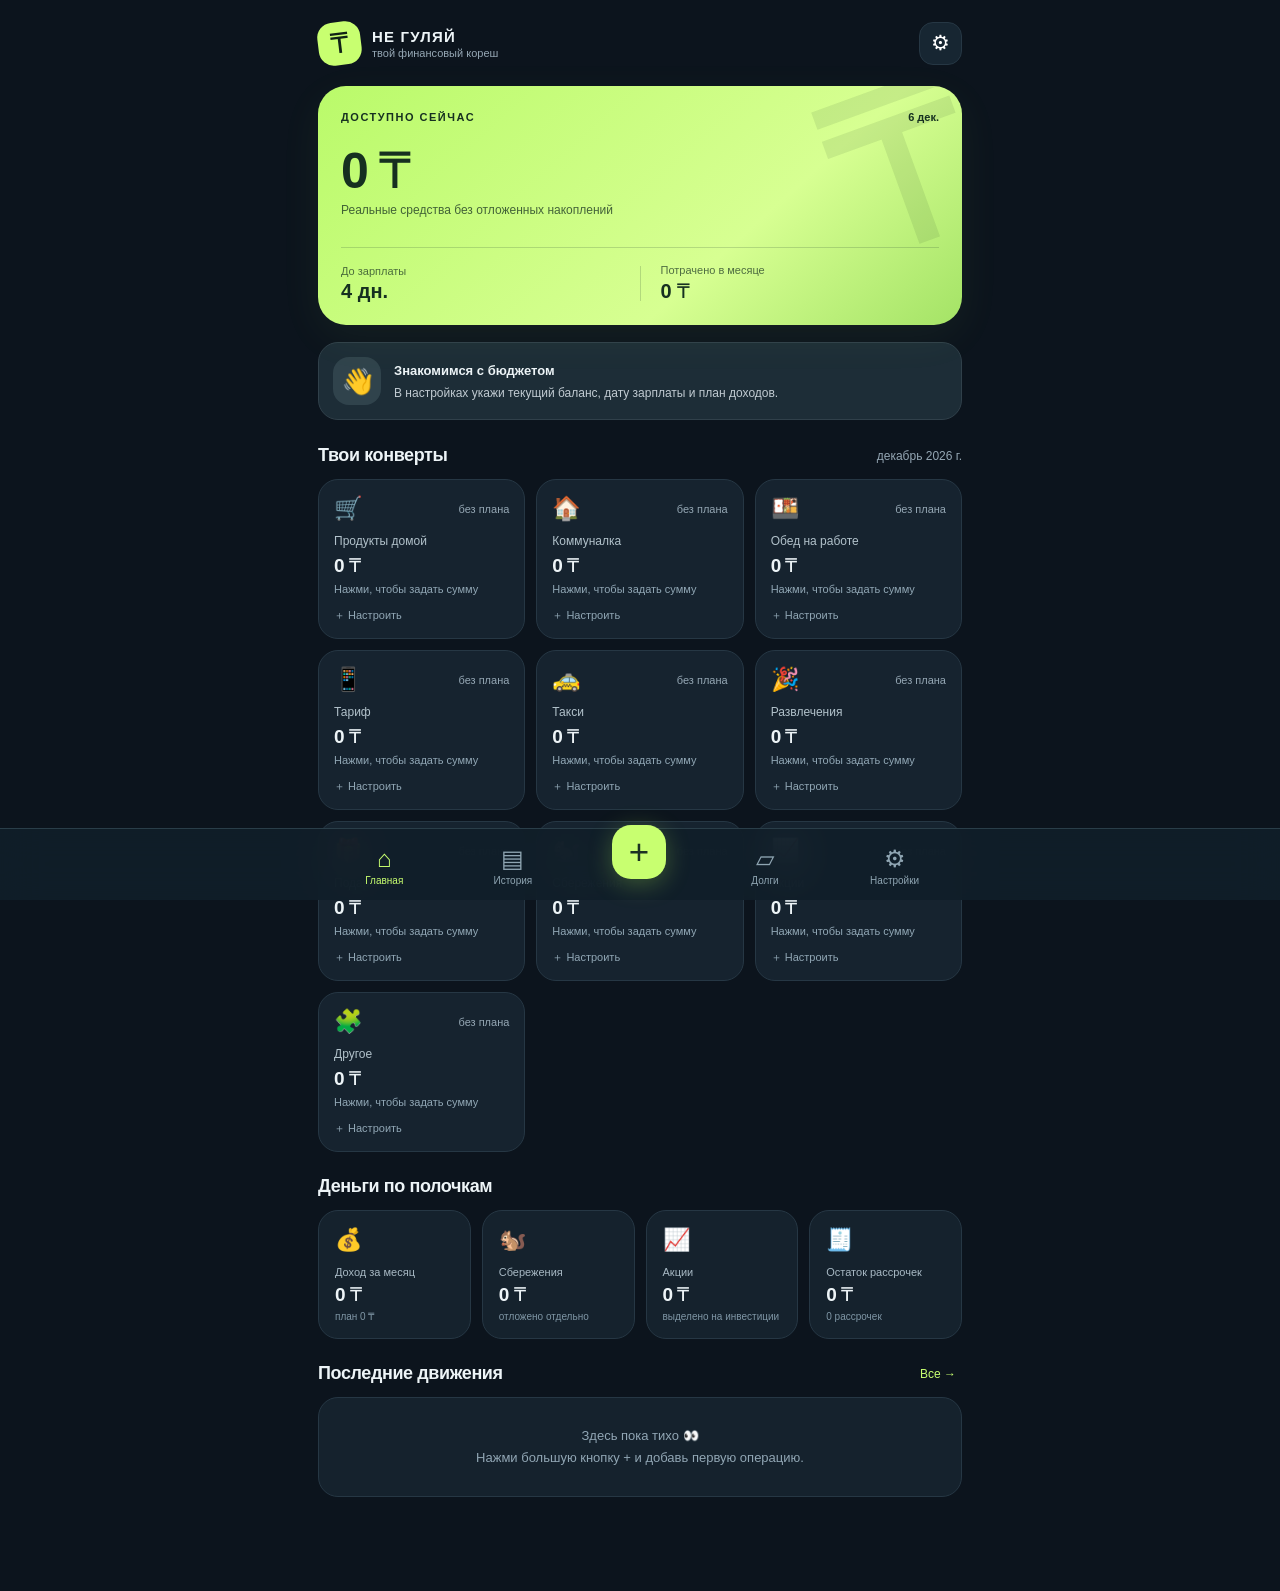
==== index.html @ 4f4217d7 "Initial upload of project" ====
<!doctype html>
<html lang="ru"><head>
<meta charset="utf-8"><meta name="viewport" content="width=device-width,initial-scale=1,viewport-fit=cover">
<meta name="theme-color" content="#101b26"><meta name="apple-mobile-web-app-capable" content="yes"><meta name="apple-mobile-web-app-status-bar-style" content="black-translucent"><meta name="apple-mobile-web-app-title" content="Не гуляй">
<meta name="description" content="Личный бюджет с характером: расходы, лимиты, накопления и зарплата.">
<link rel="manifest" href="./manifest.webmanifest"><link rel="icon" href="./icons/icon-192.png"><link rel="apple-touch-icon" href="./icons/icon-192.png">
<title>Не гуляй — личный бюджет</title><link rel="stylesheet" href="./style.css"></head>
<body><div id="app">
<header class="topbar"><div class="brand"><span class="brand-mark">₸</span><div><strong>НЕ ГУЛЯЙ</strong><small>твой финансовый кореш</small></div></div><button id="settingsBtn" class="icon-btn" aria-label="Настройки">⚙</button></header>
<main class="wrap">
<section class="hero"><div class="hero-caption">ДОСТУПНО СЕЙЧАС <span id="todayLabel"></span></div><div class="balance"><span id="balanceValue">0 ₸</span></div><div class="hero-sub" id="balanceHint">Сначала укажи стартовый баланс</div><div class="hero-bottom"><div><small>До зарплаты</small><strong id="daysValue">— дней</strong></div><div class="hero-line"></div><div><small>Потрачено в месяце</small><strong id="spentValue">0 ₸</strong></div></div></section>
<section class="mood"><span class="mood-avatar" id="moodEmoji">😎</span><div><strong id="moodTitle">Считаем денежки</strong><p id="moodText">Заноси покупки — я скажу, когда пора притормозить.</p></div></section>
<div class="section-heading"><h2>Твои конверты</h2><span id="periodLabel"></span></div>
<section id="categoryGrid" class="category-grid"></section>
<div class="section-heading"><h2>Деньги по полочкам</h2></div>
<section class="mini-grid"><article class="mini-card"><span>💰</span><small>Доход за месяц</small><strong id="incomeValue">0 ₸</strong><em id="incomePlan">план 0 ₸</em></article><article class="mini-card"><span>🐿️</span><small>Сбережения</small><strong id="savingsValue">0 ₸</strong><em>отложено отдельно</em></article><article class="mini-card"><span>📈</span><small>Акции</small><strong id="stocksValue">0 ₸</strong><em>выделено на инвестиции</em></article><article class="mini-card"><span>🧾</span><small>Остаток рассрочек</small><strong id="debtValue">0 ₸</strong><em id="debtCount">нет рассрочек</em></article></section>
<div class="section-heading"><h2>Последние движения</h2><button id="allTransactions" class="link-btn">Все →</button></div><section class="transactions" id="txList"></section>
</main>
<nav class="bottom-nav" aria-label="Навигация"><button data-tab="home" class="active">⌂<span>Главная</span></button><button data-tab="history">▤<span>История</span></button><button id="addBtn" class="add-fab" aria-label="Добавить операцию">+</button><button data-tab="debts">▱<span>Долги</span></button><button data-tab="settings">⚙<span>Настройки</span></button></nav>
<div id="modal" class="modal hidden" role="dialog" aria-modal="true" aria-labelledby="modalTitle"><div class="modal-backdrop" data-close="1"></div><div class="modal-sheet"><div class="sheet-handle"></div><div class="sheet-head"><h2 id="modalTitle">Добавить</h2><button class="x-btn" data-close="1" aria-label="Закрыть">×</button></div><div id="modalContent"></div></div></div>
<div id="toast" class="toast" role="status" aria-live="polite"></div></div><script src="./app.js" defer></script></body></html>
---- style.css ----
:root{font-family:-apple-system,BlinkMacSystemFont,"Segoe UI",sans-serif;color:#edf4f7;background:#0c141d;font-synthesis:none;--muted:#95a7b4;--card:#16232f;--stroke:#263744;--lime:#c8ff70}*{box-sizing:border-box}body{margin:0;padding:env(safe-area-inset-top) 0 calc(94px + env(safe-area-inset-bottom));min-height:100vh}button,input,select,textarea{font:inherit}button{cursor:pointer}button:focus-visible,input:focus-visible,select:focus-visible{outline:2px solid var(--lime);outline-offset:2px}.wrap,.topbar{max-width:680px;margin:0 auto;padding-left:18px;padding-right:18px}.topbar{height:86px;display:flex;align-items:center;justify-content:space-between}.brand{display:flex;align-items:center;gap:11px}.brand-mark{width:43px;height:43px;border-radius:15px;display:grid;place-items:center;background:var(--lime);color:#102216;font-size:28px;font-weight:900;transform:rotate(-7deg)}.brand strong{display:block;letter-spacing:1.2px;font-size:15px}.brand small{display:block;color:var(--muted);font-size:11px;margin-top:2px}.icon-btn{background:#172632;color:white;border:1px solid var(--stroke);border-radius:14px;width:43px;height:43px;font-size:21px}.hero{background:linear-gradient(138deg,#bafa6a 0%,#d7ff92 65%,#a4e366 100%);border-radius:28px;color:#163020;padding:25px 23px 22px;position:relative;overflow:hidden;box-shadow:0 12px 44px #a7f4660f}.hero:after{content:'₸';position:absolute;font-size:220px;right:-12px;top:-45px;font-weight:900;opacity:.09;transform:rotate(-20deg)}.hero-caption{font-size:11px;letter-spacing:1.5px;font-weight:800;display:flex;justify-content:space-between;position:relative;z-index:1}.hero-caption span{letter-spacing:0;font-weight:600}.balance{font-size:clamp(32px,8vw,50px);font-weight:850;letter-spacing:-2px;margin:19px 0 0;position:relative;z-index:1;overflow-wrap:anywhere}.hero-sub{font-size:12px;opacity:.75;margin-top:3px;position:relative;z-index:1}.hero-bottom{border-top:1px solid #1e3b2b30;margin-top:30px;padding-top:16px;display:flex;align-items:center;position:relative;z-index:1;gap:20px}.hero-bottom>div:not(.hero-line){flex:1}.hero-bottom small{display:block;font-size:11px;opacity:.7}.hero-bottom strong{display:block;font-size:20px;margin-top:3px}.hero-line{height:35px;width:1px;background:#1e3b2b30}.mood{display:flex;gap:13px;align-items:center;background:#1d2d37;border:1px solid #30404a;border-radius:20px;margin:17px 0 25px;padding:14px}.mood-avatar{height:48px;min-width:48px;border-radius:16px;background:#30434c;display:grid;place-items:center;font-size:25px}.mood strong{font-size:13px}.mood p{font-size:12px;line-height:1.5;color:#c1cbd2;margin:5px 0 0}.section-heading{display:flex;justify-content:space-between;align-items:center;margin:24px 0 13px}.section-heading h2{font-size:18px;letter-spacing:-.4px;margin:0}.section-heading>span{font-size:12px;color:var(--muted)}.category-grid{display:grid;grid-template-columns:repeat(2,minmax(0,1fr));gap:11px}.category{background:var(--card);border:1px solid var(--stroke);border-radius:20px;padding:15px;text-align:left;color:inherit;min-width:0}.category-top{display:flex;justify-content:space-between;align-items:center}.category-icon{font-size:23px}.category-pct{font-size:11px;color:var(--muted)}.category-name{font-size:12px;color:#b2c2cb;margin-top:12px;min-height:16px}.category-value{font-weight:800;font-size:19px;letter-spacing:-.6px;margin-top:4px;overflow-wrap:anywhere}.category-info{font-size:11px;color:#91a7b5;margin-top:6px}.progress{width:100%;height:6px;background:#32434b;border-radius:99px;overflow:hidden;margin-top:13px}.progress-fill{height:100%;background:var(--lime);border-radius:99px}.progress-fill.over{background:#fc8c72}.empty-limit{margin-top:13px;font-size:11px;color:#91a7b5}.mini-grid{display:grid;grid-template-columns:repeat(2,minmax(0,1fr));gap:11px}.mini-card{display:flex;flex-direction:column;background:#15222d;border:1px solid var(--stroke);border-radius:20px;padding:16px;min-width:0}.mini-card>span{font-size:22px;margin-bottom:13px}.mini-card small{font-size:11px;color:#a8b9c4}.mini-card strong{font-size:19px;margin:5px 0;letter-spacing:-.5px;overflow-wrap:anywhere}.mini-card em{font-style:normal;font-size:10px;color:#7f96a5}.transactions{background:#15222d;border:1px solid var(--stroke);border-radius:20px;overflow:hidden}.tx{padding:14px 15px;display:flex;align-items:center;gap:11px;border-bottom:1px solid #263542}.tx:last-child{border-bottom:none}.tx-icon{display:grid;place-items:center;width:41px;height:41px;background:#253541;border-radius:13px;font-size:19px;flex-shrink:0}.tx-main{flex:1;min-width:0}.tx-main strong{display:block;font-size:13px;overflow:hidden;text-overflow:ellipsis;white-space:nowrap}.tx-main small{display:block;color:var(--muted);font-size:11px;margin-top:4px}.tx-amount{font-size:13px;font-weight:750;white-space:nowrap}.positive{color:var(--lime)}.negative{color:#ffb5a3}.empty{padding:27px 20px;text-align:center;color:#91a6b4;font-size:13px;line-height:1.7}.link-btn{background:none;border:none;color:var(--lime);font-size:12px}.bottom-nav{position:fixed;bottom:0;left:0;right:0;z-index:10;height:calc(72px + env(safe-area-inset-bottom));padding:9px max(12px,calc((100vw - 640px)/2)) calc(8px + env(safe-area-inset-bottom));background:#111f29ee;backdrop-filter:blur(20px);border-top:1px solid #2a3e49;display:flex;justify-content:space-around;align-items:center}.bottom-nav button{border:0;background:none;color:#8fa5b2;min-width:59px;font-size:24px;display:flex;align-items:center;flex-direction:column;gap:2px}.bottom-nav button span{font-size:10px}.bottom-nav button.active{color:var(--lime)}.bottom-nav .add-fab{background:var(--lime);color:#1b3223;border-radius:19px;width:54px;height:54px;min-width:54px;display:grid;place-items:center;font-size:35px;font-weight:500;transform:translateY(-13px);box-shadow:0 5px 25px #b8fd5444}.modal{position:fixed;z-index:100;inset:0;display:flex;align-items:flex-end;justify-content:center}.hidden{display:none!important}.modal-backdrop{position:absolute;inset:0;background:#000a}.modal-sheet{position:relative;background:#15242e;border:1px solid #3b4b55;border-radius:27px 27px 0 0;width:min(100%,680px);max-height:91dvh;overflow-y:auto;padding:10px 20px calc(26px + env(safe-area-inset-bottom))}.sheet-handle{background:#546571;width:42px;height:5px;border-radius:5px;margin:0 auto 18px}.sheet-head{display:flex;justify-content:space-between;align-items:center;margin-bottom:16px}.sheet-head h2{margin:0;font-size:20px}.x-btn{border:0;background:#293943;color:#dfe9ed;width:32px;height:32px;border-radius:50%;font-size:22px}.form{display:flex;flex-direction:column;gap:14px}.field{display:flex;flex-direction:column;gap:7px}.field label{font-size:12px;color:#b7c6cf;font-weight:600}.field input,.field select,.field textarea{width:100%;background:#0f1b24;color:#fff;border:1px solid #40505b;border-radius:13px;padding:13px;min-height:47px;outline:none}.field textarea{resize:vertical}.field input:focus,.field select:focus{border-color:var(--lime)}.btn{border:0;border-radius:14px;padding:14px 16px;font-weight:800;background:var(--lime);color:#173020}.btn.secondary{background:#293b47;color:#e4eff5}.btn.danger{background:#60342f;color:#ffd0c8}.btn-row{display:flex;gap:9px}.btn-row>*{flex:1}.hint{font-size:12px;color:#92aab7;line-height:1.6;margin:0}.segment{display:flex;gap:5px;background:#0d1a23;border-radius:14px;padding:5px}.segment button{border:0;flex:1;background:none;color:#a0b2be;padding:10px 4px;border-radius:11px;font-size:12px}.segment button.active{background:#33464e;color:var(--lime);font-weight:750}.panel{background:#1e303b;border:1px solid #344651;border-radius:16px;padding:14px;margin-bottom:12px}.panel-title{font-size:14px;font-weight:800;margin-bottom:10px}.panel-grid{display:grid;grid-template-columns:1fr 1fr;gap:10px}.detail-row{display:flex;justify-content:space-between;gap:8px;margin:8px 0;font-size:13px}.detail-row span{color:#abc0cc}.detail-row strong{text-align:right}.notice{border-left:3px solid var(--lime);padding:11px 14px;background:#1b3135;color:#bbd0d6;font-size:12px;line-height:1.55;border-radius:8px}.stack{display:flex;flex-direction:column;gap:10px}.history-row{display:flex;align-items:center;justify-content:space-between;gap:10px;padding:11px;background:#1b2e39;border-radius:14px}.history-row>div{min-width:0}.history-row small{display:block;color:#8ea6b6;margin-top:3px}.text-btn{border:0;background:none;color:#ffaca0;font-size:12px;padding:5px}.toast{position:fixed;z-index:150;left:50%;bottom:calc(85px + env(safe-area-inset-bottom));transform:translateX(-50%);max-width:calc(100% - 28px);background:#d1fb9a;color:#172b1d;border-radius:14px;padding:13px 17px;font-weight:700;font-size:13px;box-shadow:0 12px 40px #0006;opacity:0;pointer-events:none;transition:opacity .2s}.toast.show{opacity:1}@media(min-width:620px){.category-grid{grid-template-columns:repeat(3,minmax(0,1fr))}.mini-grid{grid-template-columns:repeat(4,minmax(0,1fr))}}@media(max-width:360px){.category-value{font-size:16px}.hero{padding:20px 17px}.section-heading h2{font-size:17px}}
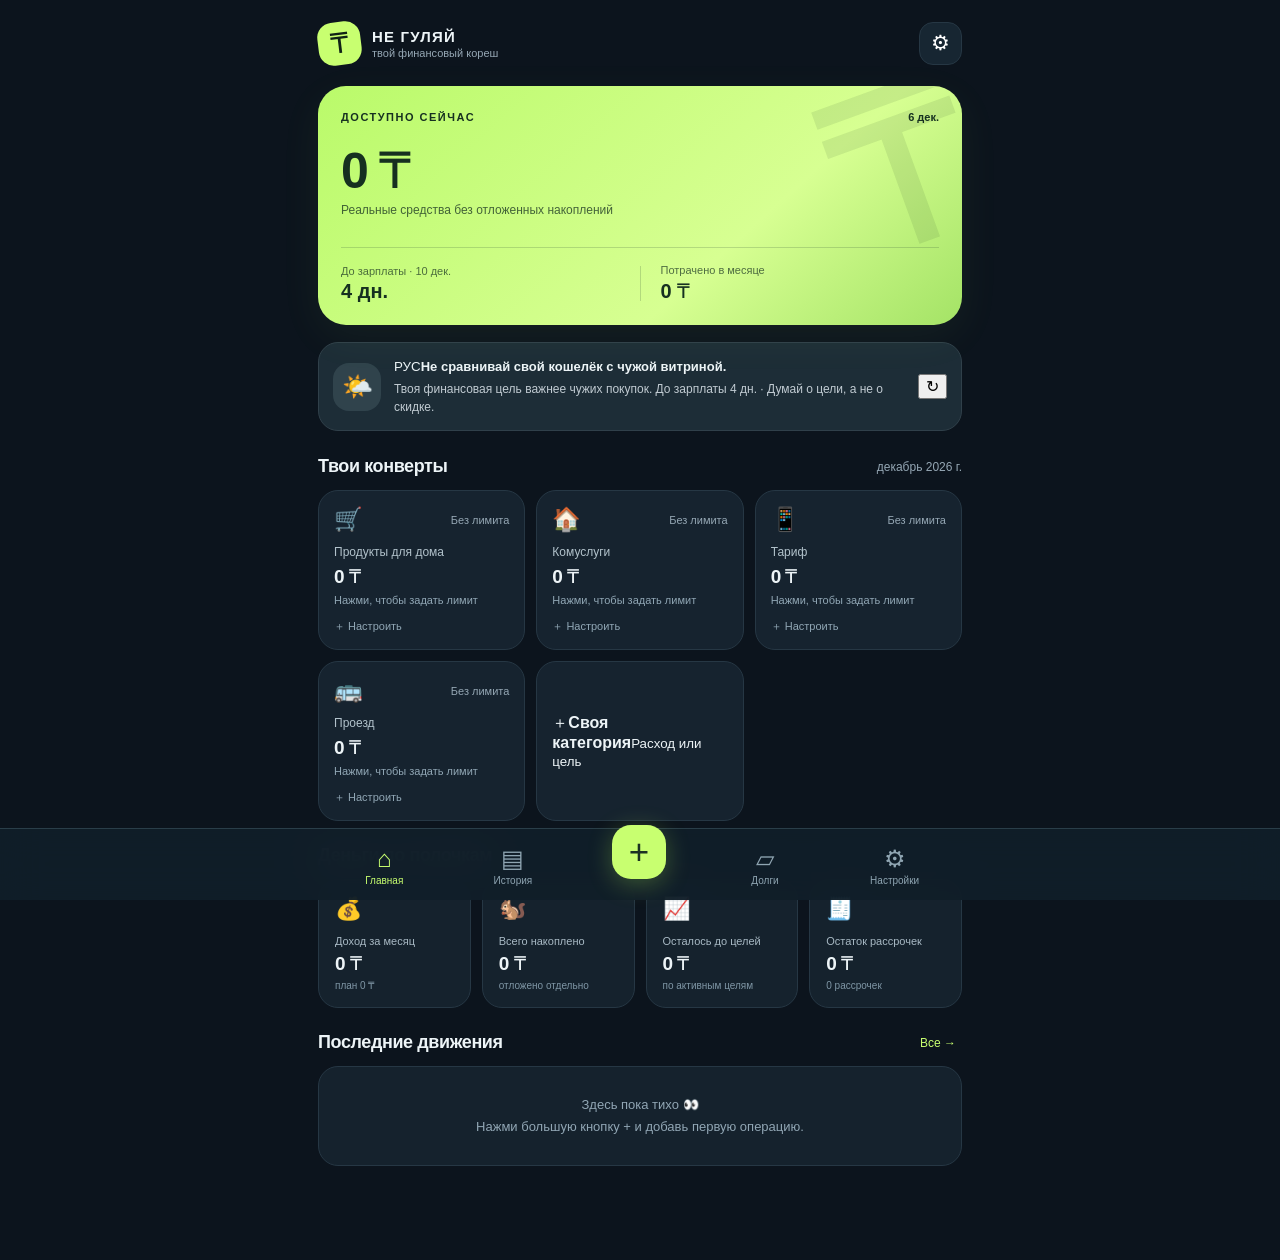
==== commit f6e6078d: "Refresh index.html for customizable budget PWA v3" ====
--- a/index.html
+++ b/index.html
@@ -8,12 +8,12 @@
 <body><div id="app">
 <header class="topbar"><div class="brand"><span class="brand-mark">₸</span><div><strong>НЕ ГУЛЯЙ</strong><small>твой финансовый кореш</small></div></div><button id="settingsBtn" class="icon-btn" aria-label="Настройки">⚙</button></header>
 <main class="wrap">
-<section class="hero"><div class="hero-caption">ДОСТУПНО СЕЙЧАС <span id="todayLabel"></span></div><div class="balance"><span id="balanceValue">0 ₸</span></div><div class="hero-sub" id="balanceHint">Сначала укажи стартовый баланс</div><div class="hero-bottom"><div><small>До зарплаты</small><strong id="daysValue">— дней</strong></div><div class="hero-line"></div><div><small>Потрачено в месяце</small><strong id="spentValue">0 ₸</strong></div></div></section>
-<section class="mood"><span class="mood-avatar" id="moodEmoji">😎</span><div><strong id="moodTitle">Считаем денежки</strong><p id="moodText">Заноси покупки — я скажу, когда пора притормозить.</p></div></section>
+<section class="hero"><div class="hero-caption">ДОСТУПНО СЕЙЧАС <span id="todayLabel"></span></div><div class="balance"><span id="balanceValue">0 ₸</span></div><div class="hero-sub" id="balanceHint">Сначала укажи стартовый баланс</div><div class="hero-bottom"><div><small>До зарплаты · <span id="paydayDateLabel"></span></small><strong id="daysValue">— дней</strong></div><div class="hero-line"></div><div><small>Потрачено в месяце</small><strong id="spentValue">0 ₸</strong></div></div></section>
+<section class="mood"><span class="mood-avatar" id="moodEmoji">🌱</span><div class="mood-content"><small class="quote-lang" id="quoteLang">ҚАЗ</small><strong id="moodTitle">Бережливость — это свобода выбора.</strong><p id="moodText">Каждый день — новая мысль о деньгах.</p></div><button type="button" id="quoteNextBtn" class="quote-next" aria-label="Другая мысль">↻</button></section>
 <div class="section-heading"><h2>Твои конверты</h2><span id="periodLabel"></span></div>
 <section id="categoryGrid" class="category-grid"></section>
 <div class="section-heading"><h2>Деньги по полочкам</h2></div>
-<section class="mini-grid"><article class="mini-card"><span>💰</span><small>Доход за месяц</small><strong id="incomeValue">0 ₸</strong><em id="incomePlan">план 0 ₸</em></article><article class="mini-card"><span>🐿️</span><small>Сбережения</small><strong id="savingsValue">0 ₸</strong><em>отложено отдельно</em></article><article class="mini-card"><span>📈</span><small>Акции</small><strong id="stocksValue">0 ₸</strong><em>выделено на инвестиции</em></article><article class="mini-card"><span>🧾</span><small>Остаток рассрочек</small><strong id="debtValue">0 ₸</strong><em id="debtCount">нет рассрочек</em></article></section>
+<section class="mini-grid"><article class="mini-card"><span>💰</span><small>Доход за месяц</small><strong id="incomeValue">0 ₸</strong><em id="incomePlan">план 0 ₸</em></article><article class="mini-card"><span>🐿️</span><small>Всего накоплено</small><strong id="savingsValue">0 ₸</strong><em>отложено отдельно</em></article><article class="mini-card"><span>📈</span><small>Осталось до целей</small><strong id="stocksValue">0 ₸</strong><em>по активным целям</em></article><article class="mini-card"><span>🧾</span><small>Остаток рассрочек</small><strong id="debtValue">0 ₸</strong><em id="debtCount">нет рассрочек</em></article></section>
 <div class="section-heading"><h2>Последние движения</h2><button id="allTransactions" class="link-btn">Все →</button></div><section class="transactions" id="txList"></section>
 </main>
 <nav class="bottom-nav" aria-label="Навигация"><button data-tab="home" class="active">⌂<span>Главная</span></button><button data-tab="history">▤<span>История</span></button><button id="addBtn" class="add-fab" aria-label="Добавить операцию">+</button><button data-tab="debts">▱<span>Долги</span></button><button data-tab="settings">⚙<span>Настройки</span></button></nav>
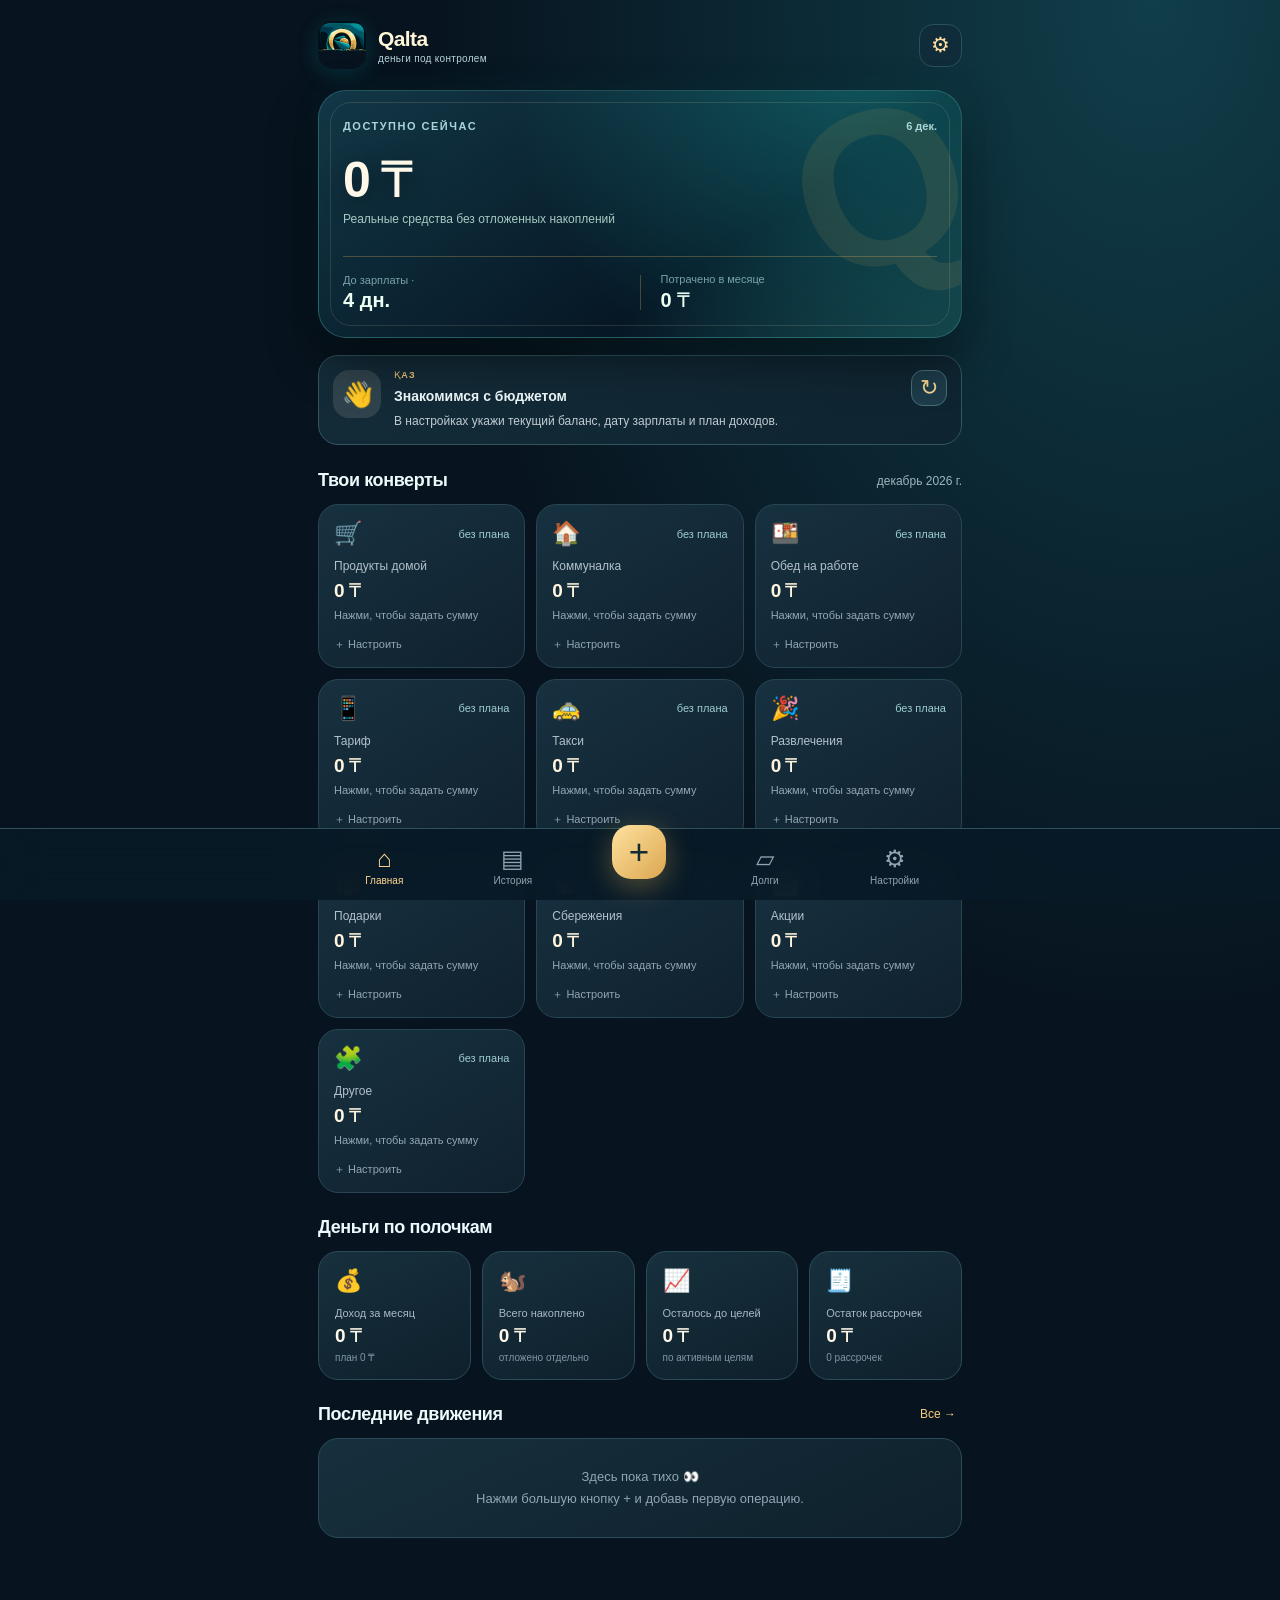
==== commit 0c0823a9: "Rebrand budget PWA as Qalta with premium teal and gold theme" ====
--- a/index.html
+++ b/index.html
@@ -1,12 +1,12 @@
 <!doctype html>
 <html lang="ru"><head>
 <meta charset="utf-8"><meta name="viewport" content="width=device-width,initial-scale=1,viewport-fit=cover">
-<meta name="theme-color" content="#101b26"><meta name="apple-mobile-web-app-capable" content="yes"><meta name="apple-mobile-web-app-status-bar-style" content="black-translucent"><meta name="apple-mobile-web-app-title" content="Не гуляй">
-<meta name="description" content="Личный бюджет с характером: расходы, лимиты, накопления и зарплата.">
-<link rel="manifest" href="./manifest.webmanifest"><link rel="icon" href="./icons/icon-192.png"><link rel="apple-touch-icon" href="./icons/icon-192.png">
-<title>Не гуляй — личный бюджет</title><link rel="stylesheet" href="./style.css"></head>
+<meta name="theme-color" content="#071b27"><meta name="apple-mobile-web-app-capable" content="yes"><meta name="apple-mobile-web-app-status-bar-style" content="black-translucent"><meta name="apple-mobile-web-app-title" content="Qalta">
+<meta name="description" content="Qalta — личные финансы, расходы, накопления и цели.">
+<link rel="manifest" href="./manifest.webmanifest"><link rel="icon" href="./icons/icon-192.png?v=4"><link rel="apple-touch-icon" href="./icons/icon-192.png">
+<title>Qalta — твои деньги, твои правила</title><link rel="stylesheet" href="./style.css"></head>
 <body><div id="app">
-<header class="topbar"><div class="brand"><span class="brand-mark">₸</span><div><strong>НЕ ГУЛЯЙ</strong><small>твой финансовый кореш</small></div></div><button id="settingsBtn" class="icon-btn" aria-label="Настройки">⚙</button></header>
+<header class="topbar"><div class="brand"><span class="brand-mark"><img src="./icons/icon-192.png" alt="" width="44" height="44"></span><div><strong>Qalta</strong><small>деньги под контролем</small></div></div><button id="settingsBtn" class="icon-btn" aria-label="Настройки">⚙</button></header>
 <main class="wrap">
 <section class="hero"><div class="hero-caption">ДОСТУПНО СЕЙЧАС <span id="todayLabel"></span></div><div class="balance"><span id="balanceValue">0 ₸</span></div><div class="hero-sub" id="balanceHint">Сначала укажи стартовый баланс</div><div class="hero-bottom"><div><small>До зарплаты · <span id="paydayDateLabel"></span></small><strong id="daysValue">— дней</strong></div><div class="hero-line"></div><div><small>Потрачено в месяце</small><strong id="spentValue">0 ₸</strong></div></div></section>
 <section class="mood"><span class="mood-avatar" id="moodEmoji">🌱</span><div class="mood-content"><small class="quote-lang" id="quoteLang">ҚАЗ</small><strong id="moodTitle">Бережливость — это свобода выбора.</strong><p id="moodText">Каждый день — новая мысль о деньгах.</p></div><button type="button" id="quoteNextBtn" class="quote-next" aria-label="Другая мысль">↻</button></section>
--- a/style.css
+++ b/style.css
@@ -1 +1,46 @@
 :root{font-family:-apple-system,BlinkMacSystemFont,"Segoe UI",sans-serif;color:#edf4f7;background:#0c141d;font-synthesis:none;--muted:#95a7b4;--card:#16232f;--stroke:#263744;--lime:#c8ff70}*{box-sizing:border-box}body{margin:0;padding:env(safe-area-inset-top) 0 calc(94px + env(safe-area-inset-bottom));min-height:100vh}button,input,select,textarea{font:inherit}button{cursor:pointer}button:focus-visible,input:focus-visible,select:focus-visible{outline:2px solid var(--lime);outline-offset:2px}.wrap,.topbar{max-width:680px;margin:0 auto;padding-left:18px;padding-right:18px}.topbar{height:86px;display:flex;align-items:center;justify-content:space-between}.brand{display:flex;align-items:center;gap:11px}.brand-mark{width:43px;height:43px;border-radius:15px;display:grid;place-items:center;background:var(--lime);color:#102216;font-size:28px;font-weight:900;transform:rotate(-7deg)}.brand strong{display:block;letter-spacing:1.2px;font-size:15px}.brand small{display:block;color:var(--muted);font-size:11px;margin-top:2px}.icon-btn{background:#172632;color:white;border:1px solid var(--stroke);border-radius:14px;width:43px;height:43px;font-size:21px}.hero{background:linear-gradient(138deg,#bafa6a 0%,#d7ff92 65%,#a4e366 100%);border-radius:28px;color:#163020;padding:25px 23px 22px;position:relative;overflow:hidden;box-shadow:0 12px 44px #a7f4660f}.hero:after{content:'₸';position:absolute;font-size:220px;right:-12px;top:-45px;font-weight:900;opacity:.09;transform:rotate(-20deg)}.hero-caption{font-size:11px;letter-spacing:1.5px;font-weight:800;display:flex;justify-content:space-between;position:relative;z-index:1}.hero-caption span{letter-spacing:0;font-weight:600}.balance{font-size:clamp(32px,8vw,50px);font-weight:850;letter-spacing:-2px;margin:19px 0 0;position:relative;z-index:1;overflow-wrap:anywhere}.hero-sub{font-size:12px;opacity:.75;margin-top:3px;position:relative;z-index:1}.hero-bottom{border-top:1px solid #1e3b2b30;margin-top:30px;padding-top:16px;display:flex;align-items:center;position:relative;z-index:1;gap:20px}.hero-bottom>div:not(.hero-line){flex:1}.hero-bottom small{display:block;font-size:11px;opacity:.7}.hero-bottom strong{display:block;font-size:20px;margin-top:3px}.hero-line{height:35px;width:1px;background:#1e3b2b30}.mood{display:flex;gap:13px;align-items:center;background:#1d2d37;border:1px solid #30404a;border-radius:20px;margin:17px 0 25px;padding:14px}.mood-avatar{height:48px;min-width:48px;border-radius:16px;background:#30434c;display:grid;place-items:center;font-size:25px}.mood strong{font-size:13px}.mood p{font-size:12px;line-height:1.5;color:#c1cbd2;margin:5px 0 0}.section-heading{display:flex;justify-content:space-between;align-items:center;margin:24px 0 13px}.section-heading h2{font-size:18px;letter-spacing:-.4px;margin:0}.section-heading>span{font-size:12px;color:var(--muted)}.category-grid{display:grid;grid-template-columns:repeat(2,minmax(0,1fr));gap:11px}.category{background:var(--card);border:1px solid var(--stroke);border-radius:20px;padding:15px;text-align:left;color:inherit;min-width:0}.category-top{display:flex;justify-content:space-between;align-items:center}.category-icon{font-size:23px}.category-pct{font-size:11px;color:var(--muted)}.category-name{font-size:12px;color:#b2c2cb;margin-top:12px;min-height:16px}.category-value{font-weight:800;font-size:19px;letter-spacing:-.6px;margin-top:4px;overflow-wrap:anywhere}.category-info{font-size:11px;color:#91a7b5;margin-top:6px}.progress{width:100%;height:6px;background:#32434b;border-radius:99px;overflow:hidden;margin-top:13px}.progress-fill{height:100%;background:var(--lime);border-radius:99px}.progress-fill.over{background:#fc8c72}.empty-limit{margin-top:13px;font-size:11px;color:#91a7b5}.mini-grid{display:grid;grid-template-columns:repeat(2,minmax(0,1fr));gap:11px}.mini-card{display:flex;flex-direction:column;background:#15222d;border:1px solid var(--stroke);border-radius:20px;padding:16px;min-width:0}.mini-card>span{font-size:22px;margin-bottom:13px}.mini-card small{font-size:11px;color:#a8b9c4}.mini-card strong{font-size:19px;margin:5px 0;letter-spacing:-.5px;overflow-wrap:anywhere}.mini-card em{font-style:normal;font-size:10px;color:#7f96a5}.transactions{background:#15222d;border:1px solid var(--stroke);border-radius:20px;overflow:hidden}.tx{padding:14px 15px;display:flex;align-items:center;gap:11px;border-bottom:1px solid #263542}.tx:last-child{border-bottom:none}.tx-icon{display:grid;place-items:center;width:41px;height:41px;background:#253541;border-radius:13px;font-size:19px;flex-shrink:0}.tx-main{flex:1;min-width:0}.tx-main strong{display:block;font-size:13px;overflow:hidden;text-overflow:ellipsis;white-space:nowrap}.tx-main small{display:block;color:var(--muted);font-size:11px;margin-top:4px}.tx-amount{font-size:13px;font-weight:750;white-space:nowrap}.positive{color:var(--lime)}.negative{color:#ffb5a3}.empty{padding:27px 20px;text-align:center;color:#91a6b4;font-size:13px;line-height:1.7}.link-btn{background:none;border:none;color:var(--lime);font-size:12px}.bottom-nav{position:fixed;bottom:0;left:0;right:0;z-index:10;height:calc(72px + env(safe-area-inset-bottom));padding:9px max(12px,calc((100vw - 640px)/2)) calc(8px + env(safe-area-inset-bottom));background:#111f29ee;backdrop-filter:blur(20px);border-top:1px solid #2a3e49;display:flex;justify-content:space-around;align-items:center}.bottom-nav button{border:0;background:none;color:#8fa5b2;min-width:59px;font-size:24px;display:flex;align-items:center;flex-direction:column;gap:2px}.bottom-nav button span{font-size:10px}.bottom-nav button.active{color:var(--lime)}.bottom-nav .add-fab{background:var(--lime);color:#1b3223;border-radius:19px;width:54px;height:54px;min-width:54px;display:grid;place-items:center;font-size:35px;font-weight:500;transform:translateY(-13px);box-shadow:0 5px 25px #b8fd5444}.modal{position:fixed;z-index:100;inset:0;display:flex;align-items:flex-end;justify-content:center}.hidden{display:none!important}.modal-backdrop{position:absolute;inset:0;background:#000a}.modal-sheet{position:relative;background:#15242e;border:1px solid #3b4b55;border-radius:27px 27px 0 0;width:min(100%,680px);max-height:91dvh;overflow-y:auto;padding:10px 20px calc(26px + env(safe-area-inset-bottom))}.sheet-handle{background:#546571;width:42px;height:5px;border-radius:5px;margin:0 auto 18px}.sheet-head{display:flex;justify-content:space-between;align-items:center;margin-bottom:16px}.sheet-head h2{margin:0;font-size:20px}.x-btn{border:0;background:#293943;color:#dfe9ed;width:32px;height:32px;border-radius:50%;font-size:22px}.form{display:flex;flex-direction:column;gap:14px}.field{display:flex;flex-direction:column;gap:7px}.field label{font-size:12px;color:#b7c6cf;font-weight:600}.field input,.field select,.field textarea{width:100%;background:#0f1b24;color:#fff;border:1px solid #40505b;border-radius:13px;padding:13px;min-height:47px;outline:none}.field textarea{resize:vertical}.field input:focus,.field select:focus{border-color:var(--lime)}.btn{border:0;border-radius:14px;padding:14px 16px;font-weight:800;background:var(--lime);color:#173020}.btn.secondary{background:#293b47;color:#e4eff5}.btn.danger{background:#60342f;color:#ffd0c8}.btn-row{display:flex;gap:9px}.btn-row>*{flex:1}.hint{font-size:12px;color:#92aab7;line-height:1.6;margin:0}.segment{display:flex;gap:5px;background:#0d1a23;border-radius:14px;padding:5px}.segment button{border:0;flex:1;background:none;color:#a0b2be;padding:10px 4px;border-radius:11px;font-size:12px}.segment button.active{background:#33464e;color:var(--lime);font-weight:750}.panel{background:#1e303b;border:1px solid #344651;border-radius:16px;padding:14px;margin-bottom:12px}.panel-title{font-size:14px;font-weight:800;margin-bottom:10px}.panel-grid{display:grid;grid-template-columns:1fr 1fr;gap:10px}.detail-row{display:flex;justify-content:space-between;gap:8px;margin:8px 0;font-size:13px}.detail-row span{color:#abc0cc}.detail-row strong{text-align:right}.notice{border-left:3px solid var(--lime);padding:11px 14px;background:#1b3135;color:#bbd0d6;font-size:12px;line-height:1.55;border-radius:8px}.stack{display:flex;flex-direction:column;gap:10px}.history-row{display:flex;align-items:center;justify-content:space-between;gap:10px;padding:11px;background:#1b2e39;border-radius:14px}.history-row>div{min-width:0}.history-row small{display:block;color:#8ea6b6;margin-top:3px}.text-btn{border:0;background:none;color:#ffaca0;font-size:12px;padding:5px}.toast{position:fixed;z-index:150;left:50%;bottom:calc(85px + env(safe-area-inset-bottom));transform:translateX(-50%);max-width:calc(100% - 28px);background:#d1fb9a;color:#172b1d;border-radius:14px;padding:13px 17px;font-weight:700;font-size:13px;box-shadow:0 12px 40px #0006;opacity:0;pointer-events:none;transition:opacity .2s}.toast.show{opacity:1}@media(min-width:620px){.category-grid{grid-template-columns:repeat(3,minmax(0,1fr))}.mini-grid{grid-template-columns:repeat(4,minmax(0,1fr))}}@media(max-width:360px){.category-value{font-size:16px}.hero{padding:20px 17px}.section-heading h2{font-size:17px}}
+
+/* v3: balance card, customizable envelopes, quotes */
+.hero{background:radial-gradient(ellipse at 85% 0%,#2f7b8c 0%,transparent 52%),linear-gradient(145deg,#173848,#0d2635 55%,#102c2c);color:#f2fff9;border:1px solid #386278;box-shadow:0 18px 44px #03101666, inset 0 1px 0 #ffffff22;padding:29px 24px 25px}
+.hero:before{content:"";position:absolute;pointer-events:none;border:1px solid #b5f3d633;inset:11px;border-radius:21px}
+.hero:after{content:'₸';color:#8ce4b1;opacity:.12;right:-20px;top:-30px;font-size:210px}
+.hero-caption{color:#b7e6dc}.hero-sub{color:#c3e5da;opacity:.85}.hero-bottom{border-color:#d5fcf132}.hero-line{background:#d5fcf132}
+.hero-bottom small{color:#b1d9d5}.hero-bottom strong{color:#ecfff3}.balance{color:#f7fff9;text-shadow:0 3px 16px #0005}
+.mood{align-items:flex-start;background:linear-gradient(120deg,#21363c,#192b36);border:1px solid #3a5357}
+.mood-content{flex:1;min-width:0}.mood-content strong{font-size:14px;line-height:1.5;display:block}
+.quote-lang{font-size:9px;letter-spacing:1.2px;color:#c8ff70;display:block;margin-bottom:6px;font-weight:800}
+.quote-next{border:1px solid #476069;background:#233a44;color:#e1f3ed;font-size:22px;border-radius:12px;min-width:36px;height:36px}
+.create-category{border:1px dashed #557587;background:linear-gradient(150deg,#1b3040,#12232e);display:flex;flex-direction:column;align-items:center;justify-content:center;text-align:center;gap:8px;min-height:155px}
+.create-icon{font-size:30px;background:#284650;color:#c8ff70;border-radius:16px;width:50px;height:50px;display:grid;place-items:center}
+.create-category strong{font-size:13px}.create-category small{font-size:11px;color:#99b2bd}
+.savings-category{border-color:#3c625c;background:linear-gradient(145deg,#193730,#162b30)}
+.savings-category .progress-fill{background:#85d9bb}
+.category-info{line-height:1.45}
+
+/* Qalta brand v4 — premium teal and gold */
+:root{color:#edf9fa;background:#07131e;--muted:#9db6be;--card:#122633;--stroke:#274655;--lime:#f3c96b}
+body{background:radial-gradient(ellipse at 90% 0%,#103e4a 0%,transparent 45%),#07131e}
+.brand{gap:12px}.brand-mark{transform:none;width:48px;height:48px;background:none;border-radius:15px;overflow:hidden;box-shadow:0 4px 22px #00d7d82c}
+.brand-mark img{width:100%;height:100%;object-fit:cover}.brand strong{font-size:21px;font-weight:850;letter-spacing:-.6px;color:#fff5d9}.brand small{font-size:10px;color:#b7d5dc;letter-spacing:.3px}
+.topbar{height:90px}.icon-btn{background:#102b39;border-color:#29515b;color:#ffdfa0}
+.hero{background:radial-gradient(circle at 85% -15%,#178a8a88,transparent 58%),linear-gradient(145deg,#123746,#061725 64%,#143f46);border:1px solid #428b8a77;color:#fff;box-shadow:0 22px 50px #0007,0 0 30px #00b4ad14}
+.hero:before{border-color:#f6dca523}.hero:after{content:'Q';color:#e4b45b;opacity:.105;right:-5px;font-size:220px}
+.hero-caption,.hero-bottom small{color:#a8d6db}.balance{color:#fff8e9;text-shadow:0 6px 24px #0007}
+.hero-bottom{border-color:#d1a65752}.hero-line{background:#d1a65752}
+.mood{background:linear-gradient(145deg,#142c39,#0e2430);border-color:#325660}
+.quote-lang{color:#efc875}.quote-next{background:#1d3b49;border-color:#467079;color:#f4d48e}
+.category{background:linear-gradient(150deg,#173140,#10212e);border-color:#284553}
+.category:hover{border-color:#6caaaa}.category-pct{color:#9dced1}.category-value{color:#fff5df}
+.progress{background:#244451}.progress-fill{background:linear-gradient(90deg,#00b3b1,#f2ce7c)}
+.savings-category{background:linear-gradient(140deg,#173d3e,#142b35);border-color:#346d6b}
+.savings-category .progress-fill{background:linear-gradient(90deg,#16ad9f,#e5bd6b)}
+.mini-card,.transactions{background:linear-gradient(155deg,#17303d,#0e202c);border-color:#2c4b59}
+.mini-card strong{color:#fff7e8}.tx-icon{background:#20414b}
+.bottom-nav{background:#081a26f2;border-color:#30515c}.bottom-nav button.active{color:#ffd88f}
+.bottom-nav .add-fab,.btn:not(.secondary):not(.danger){background:linear-gradient(135deg,#ffe2a0,#dba74f);color:#152b30}
+.bottom-nav .add-fab{box-shadow:0 7px 28px #edb85b57}
+.link-btn,.positive{color:#f4cd78}.modal-sheet{background:#102531;border-color:#3c626a}
+.field input,.field select,.field textarea{background:#091c27;border-color:#3b5e68}
+.field input:focus,.field select:focus{border-color:#e9c06e}
+.notice{border-color:#d8ac54;background:#1b343b}.toast{background:#ffe3a5;color:#19313b}
+.create-icon{background:#24515a;color:#f8d68b}.create-category{border-color:#4b7d7b}
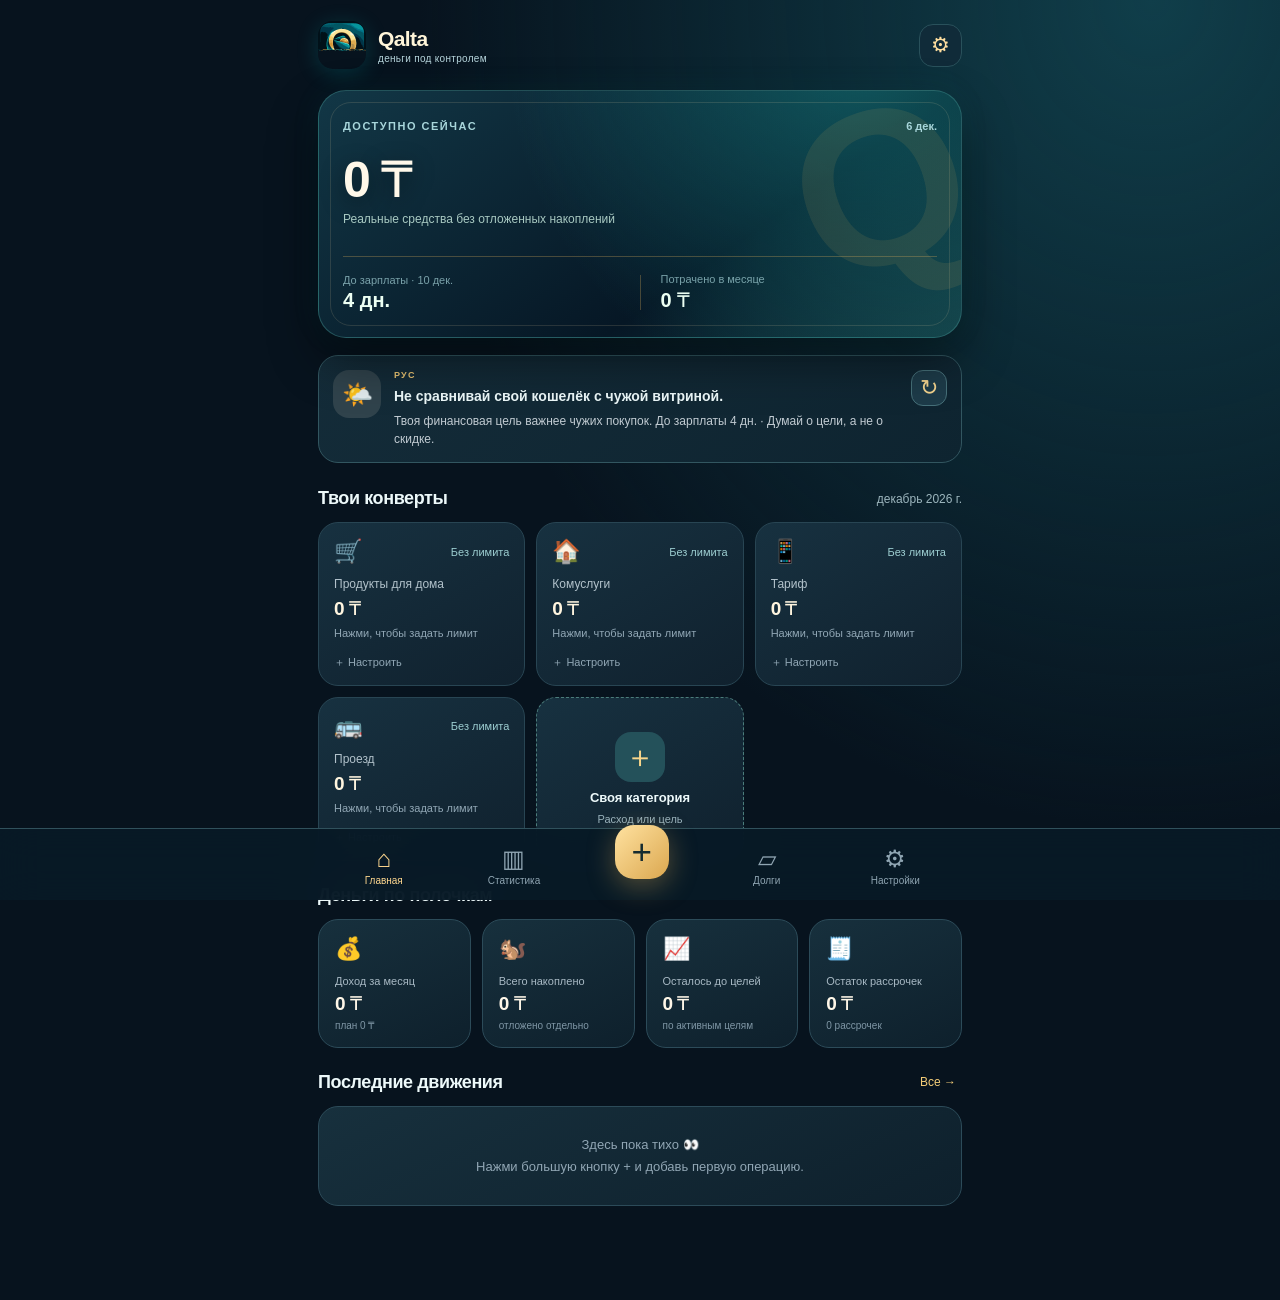
==== commit e494c80c: "Add monthly statistics and privacy-first local financial insights to Qalta" ====
--- a/index.html
+++ b/index.html
@@ -16,6 +16,6 @@
 <section class="mini-grid"><article class="mini-card"><span>💰</span><small>Доход за месяц</small><strong id="incomeValue">0 ₸</strong><em id="incomePlan">план 0 ₸</em></article><article class="mini-card"><span>🐿️</span><small>Всего накоплено</small><strong id="savingsValue">0 ₸</strong><em>отложено отдельно</em></article><article class="mini-card"><span>📈</span><small>Осталось до целей</small><strong id="stocksValue">0 ₸</strong><em>по активным целям</em></article><article class="mini-card"><span>🧾</span><small>Остаток рассрочек</small><strong id="debtValue">0 ₸</strong><em id="debtCount">нет рассрочек</em></article></section>
 <div class="section-heading"><h2>Последние движения</h2><button id="allTransactions" class="link-btn">Все →</button></div><section class="transactions" id="txList"></section>
 </main>
-<nav class="bottom-nav" aria-label="Навигация"><button data-tab="home" class="active">⌂<span>Главная</span></button><button data-tab="history">▤<span>История</span></button><button id="addBtn" class="add-fab" aria-label="Добавить операцию">+</button><button data-tab="debts">▱<span>Долги</span></button><button data-tab="settings">⚙<span>Настройки</span></button></nav>
+<nav class="bottom-nav" aria-label="Навигация"><button data-tab="home" class="active">⌂<span>Главная</span></button><button data-tab="analytics">▥<span>Статистика</span></button><button id="addBtn" class="add-fab" aria-label="Добавить операцию">+</button><button data-tab="debts">▱<span>Долги</span></button><button data-tab="settings">⚙<span>Настройки</span></button></nav>
 <div id="modal" class="modal hidden" role="dialog" aria-modal="true" aria-labelledby="modalTitle"><div class="modal-backdrop" data-close="1"></div><div class="modal-sheet"><div class="sheet-handle"></div><div class="sheet-head"><h2 id="modalTitle">Добавить</h2><button class="x-btn" data-close="1" aria-label="Закрыть">×</button></div><div id="modalContent"></div></div></div>
 <div id="toast" class="toast" role="status" aria-live="polite"></div></div><script src="./app.js" defer></script></body></html>
--- a/style.css
+++ b/style.css
@@ -44,3 +44,38 @@
 .field input:focus,.field select:focus{border-color:#e9c06e}
 .notice{border-color:#d8ac54;background:#1b343b}.toast{background:#ffe3a5;color:#19313b}
 .create-icon{background:#24515a;color:#f8d68b}.create-category{border-color:#4b7d7b}
+
+/* Qalta Analytics v5 */
+.report-content{display:flex;flex-direction:column;gap:14px;padding-bottom:20px}
+.report-summary{display:grid;grid-template-columns:repeat(2,minmax(0,1fr));gap:9px}
+.report-stat{display:flex;flex-direction:column;min-width:0;gap:8px;padding:15px 12px;background:linear-gradient(145deg,#193945,#102632);border:1px solid #2b505c;border-radius:16px}
+.report-stat small{font-size:11px;color:#bdd2d9}.report-stat strong{font-size:clamp(16px,4.5vw,21px);overflow-wrap:anywhere;color:#f9e9bc}
+.report-stat strong.positive{color:#75d9c0}.report-stat strong.negative{color:#ff9f8d}
+.report-section-head{display:flex;justify-content:space-between;gap:8px;align-items:center;margin-top:9px}
+.report-section-head h3{margin:0;font-size:16px}.report-section-head small{font-size:11px;color:#f5cf81}
+.report-note{margin:0;color:#90abb8;line-height:1.55;font-size:11px}
+.report-chart-key{display:flex;flex-wrap:wrap;gap:14px;color:#a9c6d0;font-size:11px}
+.report-chart-key span{display:flex;align-items:center;gap:5px}.report-chart-key i{display:inline-block;width:8px;height:8px;border-radius:50%}
+.income-dot{background:#5bd6bb}.expense-dot{background:#f4c36a}
+.report-chart{height:178px;display:flex;gap:5px;justify-content:space-between;align-items:stretch;background:linear-gradient(180deg,#193441,#0d2330);border:1px solid #294e5b;border-radius:16px;padding:12px 10px 11px}
+.report-bar-column{flex:1;min-width:0;display:flex;flex-direction:column;align-items:center;gap:7px}
+.report-bar-track{height:136px;display:flex;align-items:end;justify-content:center;gap:3px;flex:1;width:100%;border-bottom:1px solid #41616f}
+.report-bar{width:36%;max-width:15px;min-width:5px;border-radius:5px 5px 0 0;transition:height .25s}
+.report-bar-income{background:linear-gradient(#78e6c8,#23998d)}
+.report-bar-expense{background:linear-gradient(#ffdb90,#b47d3e)}
+.report-bar-column>span{font-size:10px;color:#a9c4cb;white-space:nowrap}
+.report-split{display:flex;justify-content:space-between;flex-wrap:wrap;gap:7px;font-size:11px;color:#c2d6da}
+.report-split b{color:#f7dfa7}
+.report-category-list{display:flex;flex-direction:column;gap:12px}
+.report-category{display:flex;flex-direction:column;gap:6px;background:#132c39;border:1px solid #294956;padding:12px;border-radius:13px}
+.report-category-line{display:flex;justify-content:space-between;align-items:center;gap:8px;font-size:12px}
+.report-category-line strong{color:#f3d38c;white-space:nowrap}
+.report-progress{background:#244955;height:6px;border-radius:9px;overflow:hidden}
+.report-progress span{display:block;height:100%;background:linear-gradient(90deg,#29bfaa,#f0c36c);border-radius:9px}
+.report-category small{font-size:10px;color:#a3bbc4}
+.report-tips{display:flex;flex-direction:column;gap:9px}
+.report-tip{display:flex;gap:11px;padding:13px 11px;border-radius:14px;background:#142e39;border:1px solid #315260}
+.report-tip>span{font-size:22px}.report-tip strong{font-size:12px;color:#f1d89f}
+.report-tip p{font-size:11px;line-height:1.55;color:#bfd0d8;margin:5px 0 0}
+.segment{flex-wrap:wrap}.segment button{flex:1 1 26%}
+@media(max-width:350px){.report-chart{padding-left:6px;padding-right:6px}.report-bar-track{gap:2px}.report-stat{padding:12px 9px}}
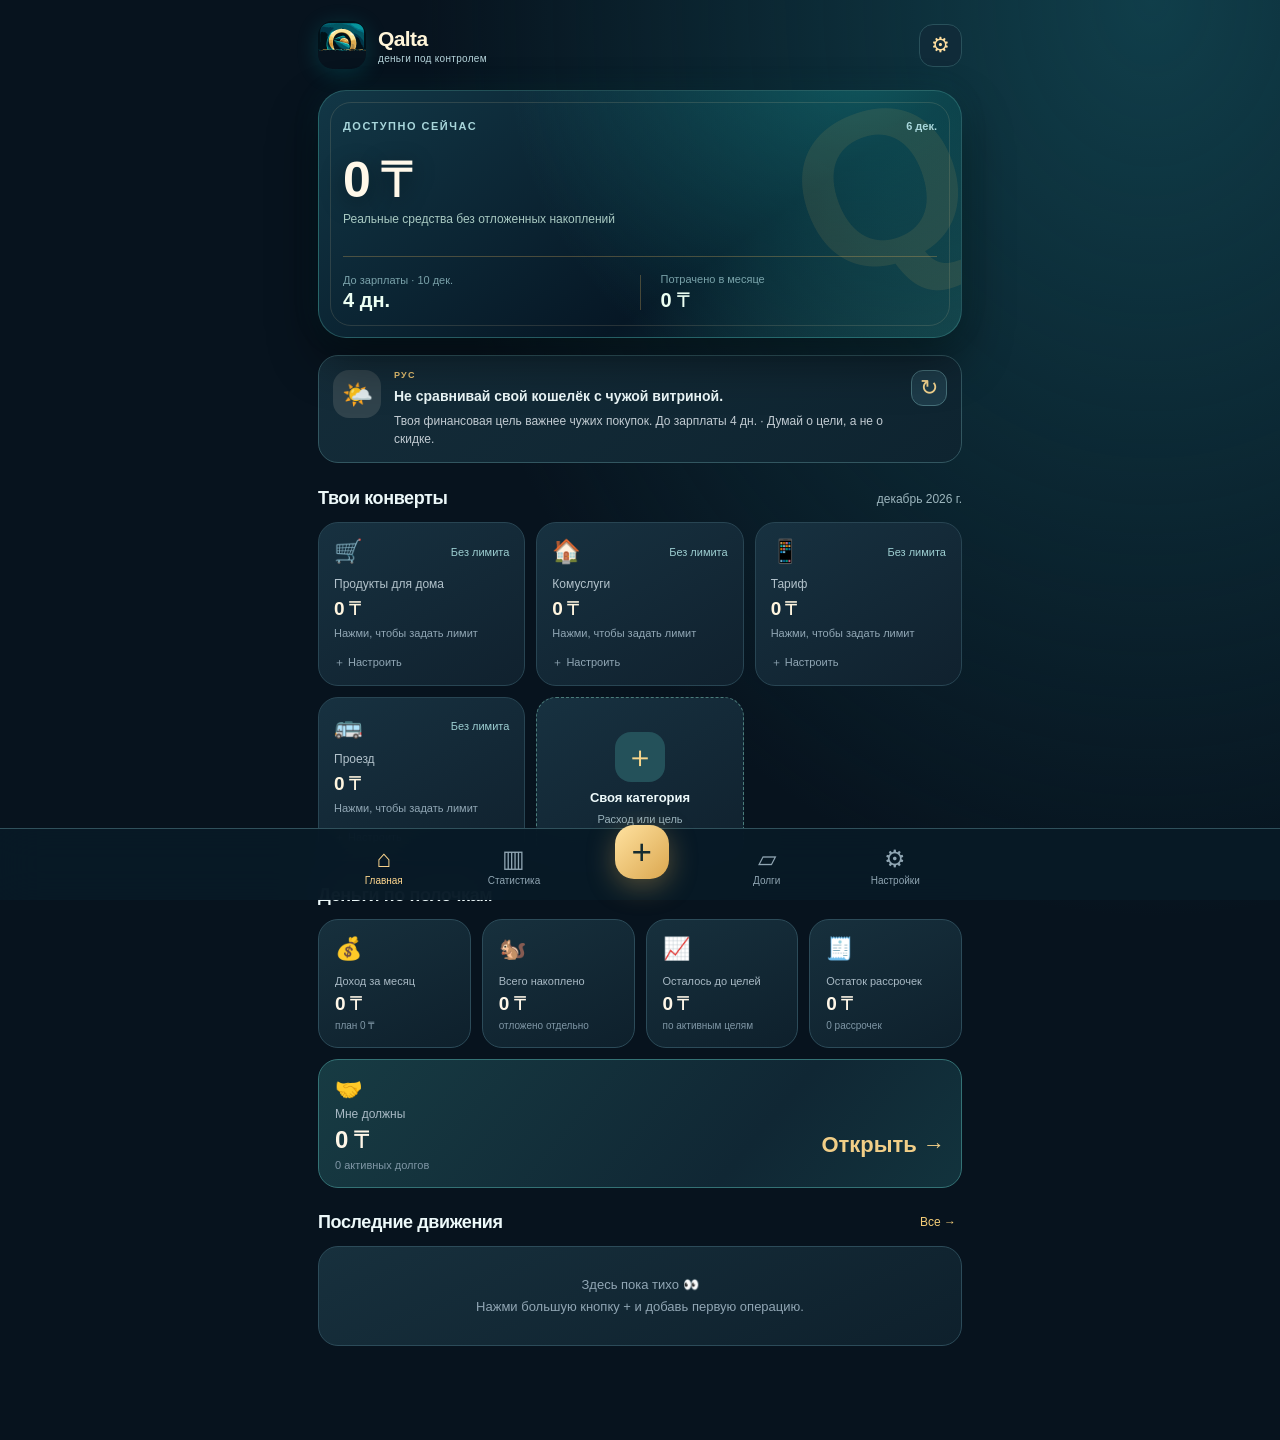
==== commit 7bf557ba: "Qalta v6: debts owed to me UI, loan cash flow, offline cache refresh" ====
--- a/index.html
+++ b/index.html
@@ -13,7 +13,7 @@
 <div class="section-heading"><h2>Твои конверты</h2><span id="periodLabel"></span></div>
 <section id="categoryGrid" class="category-grid"></section>
 <div class="section-heading"><h2>Деньги по полочкам</h2></div>
-<section class="mini-grid"><article class="mini-card"><span>💰</span><small>Доход за месяц</small><strong id="incomeValue">0 ₸</strong><em id="incomePlan">план 0 ₸</em></article><article class="mini-card"><span>🐿️</span><small>Всего накоплено</small><strong id="savingsValue">0 ₸</strong><em>отложено отдельно</em></article><article class="mini-card"><span>📈</span><small>Осталось до целей</small><strong id="stocksValue">0 ₸</strong><em>по активным целям</em></article><article class="mini-card"><span>🧾</span><small>Остаток рассрочек</small><strong id="debtValue">0 ₸</strong><em id="debtCount">нет рассрочек</em></article></section>
+<section class="mini-grid"><article class="mini-card"><span>💰</span><small>Доход за месяц</small><strong id="incomeValue">0 ₸</strong><em id="incomePlan">план 0 ₸</em></article><article class="mini-card"><span>🐿️</span><small>Всего накоплено</small><strong id="savingsValue">0 ₸</strong><em>отложено отдельно</em></article><article class="mini-card"><span>📈</span><small>Осталось до целей</small><strong id="stocksValue">0 ₸</strong><em>по активным целям</em></article><article class="mini-card"><span>🧾</span><small>Остаток рассрочек</small><strong id="debtValue">0 ₸</strong><em id="debtCount">нет рассрочек</em></article><button class="mini-card loan-mini" type="button" id="loanHomeBtn"><span class="loan-mini-icon">🤝</span><small>Мне должны</small><strong id="loanBalanceValue">0 ₸</strong><em id="loanCountValue">нет активных долгов</em><span class="loan-mini-arrow" aria-hidden="true">Открыть →</span></button></section>
 <div class="section-heading"><h2>Последние движения</h2><button id="allTransactions" class="link-btn">Все →</button></div><section class="transactions" id="txList"></section>
 </main>
 <nav class="bottom-nav" aria-label="Навигация"><button data-tab="home" class="active">⌂<span>Главная</span></button><button data-tab="analytics">▥<span>Статистика</span></button><button id="addBtn" class="add-fab" aria-label="Добавить операцию">+</button><button data-tab="debts">▱<span>Долги</span></button><button data-tab="settings">⚙<span>Настройки</span></button></nav>
--- a/style.css
+++ b/style.css
@@ -79,3 +79,45 @@
 .report-tip p{font-size:11px;line-height:1.55;color:#bfd0d8;margin:5px 0 0}
 .segment{flex-wrap:wrap}.segment button{flex:1 1 26%}
 @media(max-width:350px){.report-chart{padding-left:6px;padding-right:6px}.report-bar-track{gap:2px}.report-stat{padding:12px 9px}}
+
+/* Qalta v6 — personal loans lent to friends and family */
+.loan-mini{grid-column:1/-1;cursor:pointer;align-items:flex-start;text-align:left;position:relative;font:inherit;color:inherit;background:linear-gradient(130deg,#173b43,#102734 67%,#12333d);border-color:#347275}
+.loan-mini:focus-visible{outline:2px solid #f3cc79;outline-offset:3px}
+.loan-mini:hover{border-color:#83b9a8}
+.loan-mini .loan-mini-icon{margin-bottom:5px}
+.loan-mini small{font-size:12px}
+.loan-mini strong{font-size:24px}
+.loan-mini em{font-size:11px}
+.loan-mini-arrow{position:absolute;right:16px;bottom:16px;color:#f1ce87;font-size:11px;font-weight:700}
+.loan-summary{padding:19px;background:radial-gradient(circle at 88% 0%,#226e6988,transparent 60%),linear-gradient(140deg,#143c47,#10212c);border:1px solid #386b6b;border-radius:20px;display:flex;flex-direction:column;gap:5px}
+.loan-summary small{font-size:12px;color:#b7d8d4}
+.loan-summary strong{font-size:clamp(27px,8vw,37px);font-weight:850;letter-spacing:-.7px;color:#ffde9a;overflow-wrap:anywhere}
+.loan-summary span{font-size:12px;color:#9ec5c6}
+.loan-new{width:100%;margin-top:12px}
+.loan-explainer{margin:12px 0 6px}
+.loan-section-caption{font-size:13px;font-weight:750;color:#e8ce95;margin:22px 0 10px}
+.loan-list{display:flex;flex-direction:column;gap:10px}
+.loan-entry{padding:15px;background:linear-gradient(145deg,#193440,#10242f);border:1px solid #31525e;border-radius:17px}
+.loan-entry.loan-finished{opacity:.78}
+.loan-entry-top{display:flex;align-items:start;justify-content:space-between;gap:9px}
+.loan-entry-top>div{min-width:0}
+.loan-entry-top strong{font-size:16px;display:block;overflow-wrap:anywhere}
+.loan-entry-top small{display:block;margin-top:3px;color:#96afba;font-size:11px;line-height:1.5}
+.loan-tag{white-space:nowrap;flex-shrink:0;font-size:10px;border-radius:99px;padding:5px 9px;background:#25535a;color:#bff1d6;font-weight:700}
+.loan-tag.done{background:#293e38;color:#bad8c0}
+.loan-tag.overdue{background:#58352e;color:#ffbaaa}
+.loan-entry-sum{display:flex;align-items:baseline;justify-content:space-between;gap:10px;margin-top:13px;font-size:12px;color:#a7c1c9}
+.loan-entry-sum strong{font-size:18px;color:#ffdc92;white-space:nowrap}
+.loan-meta{font-size:11px;color:#99b8be;margin-top:4px}
+.loan-note{margin:9px 0 0;font-size:12px;color:#bfd1d2;overflow-wrap:anywhere}
+.loan-actions{display:flex;flex-wrap:wrap;gap:8px;margin-top:14px}
+.loan-actions .btn{min-width:90px;padding:11px 12px;font-size:12px}
+.loan-delete{border:0;background:none;color:#e9a69f;font-size:11px;padding:8px;margin-left:auto;cursor:pointer}
+.loan-installments{display:flex;flex-direction:column;gap:10px;margin-top:24px;border-top:1px solid #36545b;padding-top:20px}
+.loan-installments>span{color:#a9c1c9;font-size:12px}
+.loan-installments .btn{width:100%}
+.loan-back{width:100%;margin-top:18px}
+.report-loan-flow{display:flex;flex-wrap:wrap;gap:8px;margin-top:4px}
+.report-loan-flow>span{background:#173440;border:1px solid #2d535f;padding:10px 12px;border-radius:12px;font-size:11px;color:#bed2d7;flex:1}
+.report-loan-flow b{color:#f6d490}
+@media(max-width:370px){.loan-entry-sum{flex-direction:column;align-items:start;gap:1px}.loan-entry-sum strong{font-size:18px}.loan-entry-top strong{font-size:14px}.loan-actions .btn{flex:1}}
